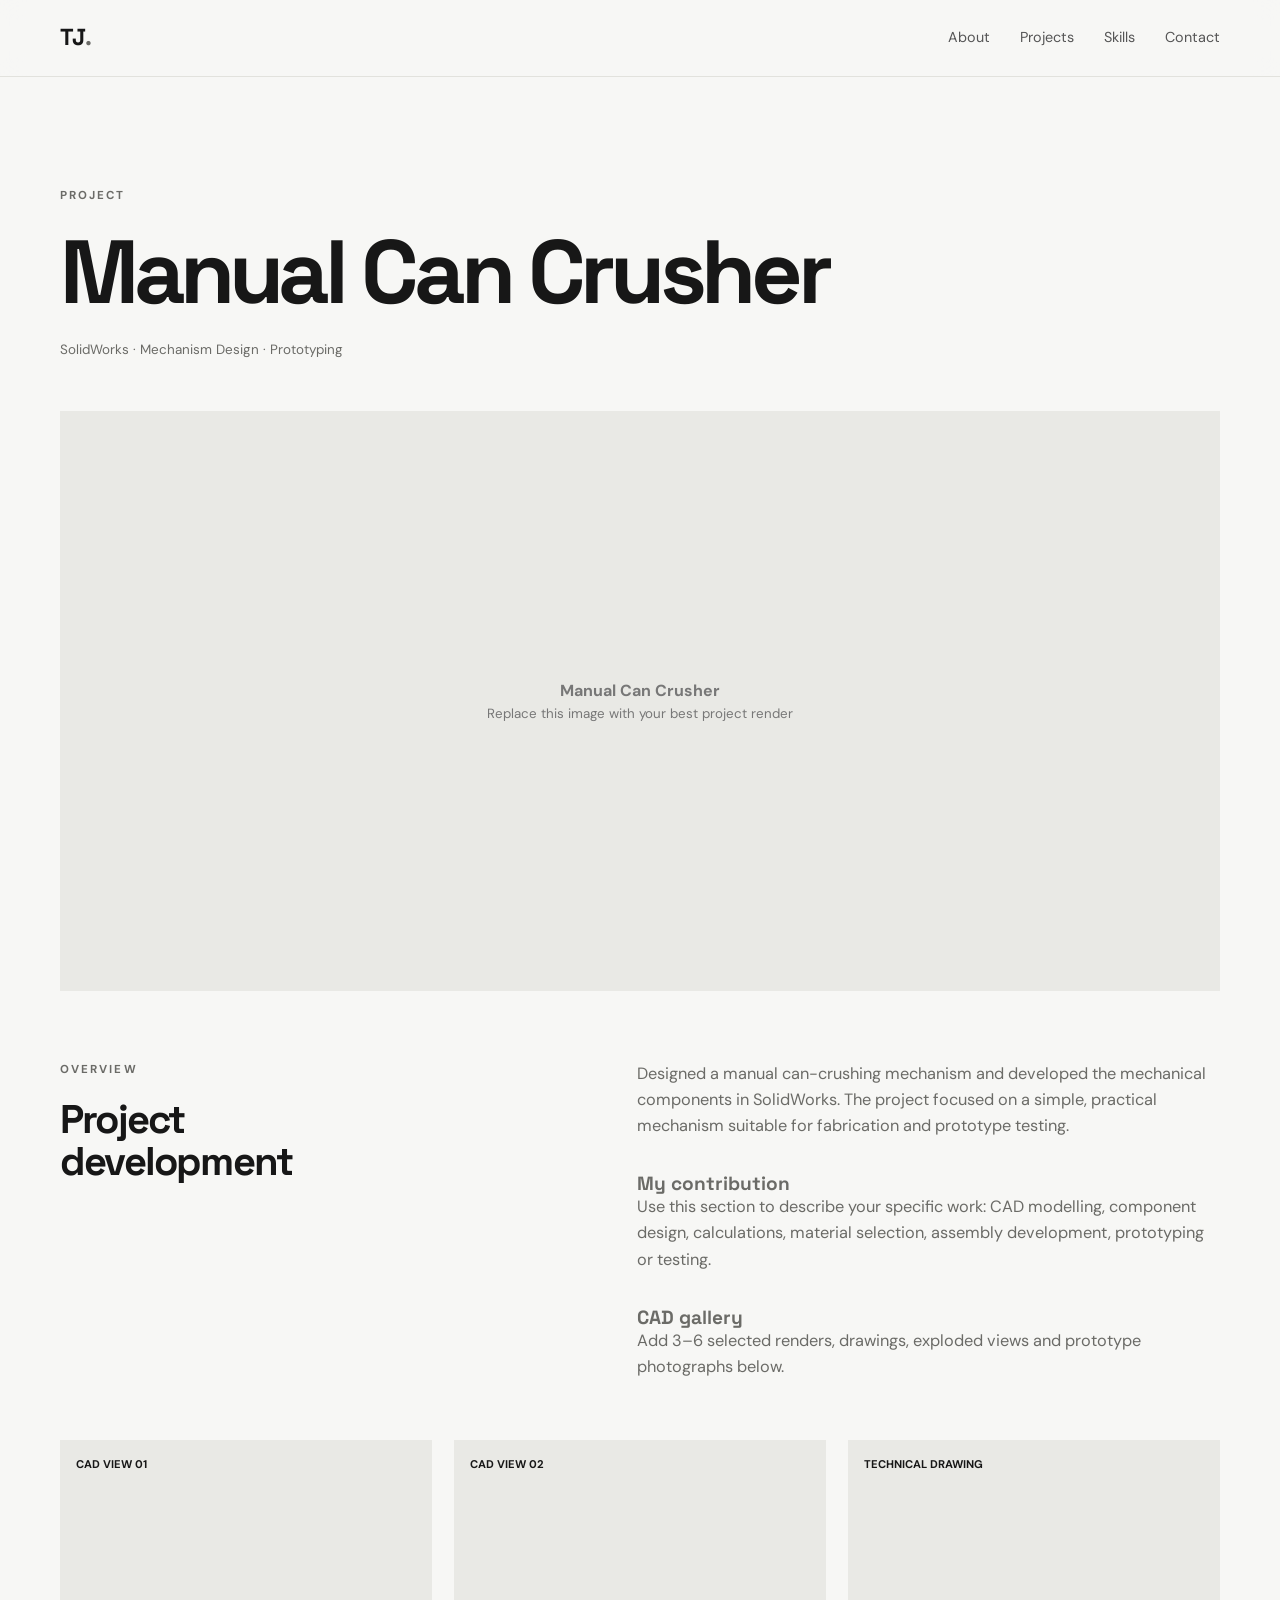
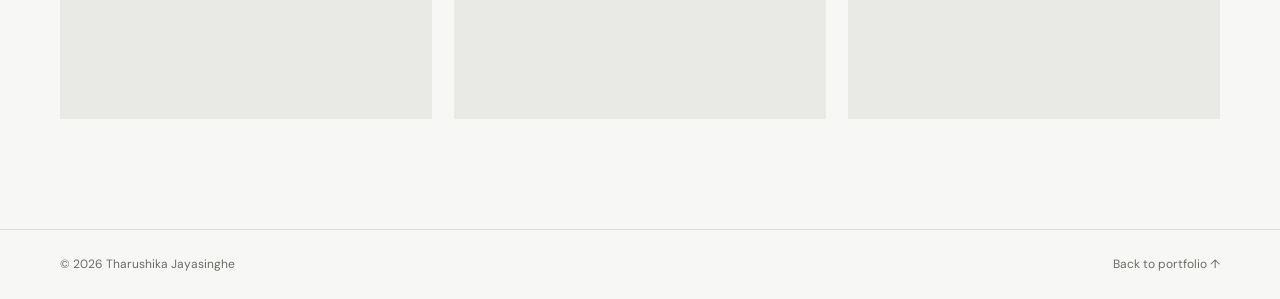
==== projects/can-crusher.html @ ecef81b2 "Add files via upload" ====
<!DOCTYPE html>
<html lang="en"><head><meta charset="UTF-8"><meta name="viewport" content="width=device-width, initial-scale=1.0">
<title>Manual Can Crusher | Tharushika Jayasinghe</title><link rel="stylesheet" href="../style.css"></head>
<body>
<header class="site-header"><nav class="nav container"><a class="logo" href="../index.html">TJ<span>.</span></a>
<div class="nav-links"><a href="../index.html#about">About</a><a href="../index.html#projects">Projects</a><a href="../index.html#skills">Skills</a><a href="../index.html#contact">Contact</a></div></nav></header>
<main>
<section class="section"><div class="container">
<p class="eyebrow">PROJECT</p><h1 style="font-size:clamp(3rem,7vw,6rem)">Manual Can Crusher</h1>
<p class="project-meta" style="margin-top:20px">SolidWorks · Mechanism Design · Prototyping</p>
<div class="project-image" style="margin-top:50px;aspect-ratio:16/8">
<img src="../assets/can-crusher.jpg" alt="Manual Can Crusher" onerror="this.style.display='none'; this.parentElement.classList.add('placeholder')">
<div class="project-placeholder"><strong>Manual Can Crusher</strong><small>Replace this image with your best project render</small></div></div>
<div class="two-column" style="margin-top:70px"><div><p class="eyebrow">OVERVIEW</p><h2 style="font-size:2.5rem">Project<br>development</h2></div>
<div class="section-copy"><p>Designed a manual can-crushing mechanism and developed the mechanical components in SolidWorks. The project focused on a simple, practical mechanism suitable for fabrication and prototype testing.</p>
<h3 style="margin-top:35px">My contribution</h3><p>Use this section to describe your specific work: CAD modelling, component design, calculations, material selection, assembly development, prototyping or testing.</p>
<h3 style="margin-top:35px">CAD gallery</h3><p>Add 3–6 selected renders, drawings, exploded views and prototype photographs below.</p></div></div>
<div class="project-grid" style="margin-top:60px">
<div class="card-image"><span>CAD VIEW 01</span></div><div class="card-image"><span>CAD VIEW 02</span></div><div class="card-image"><span>TECHNICAL DRAWING</span></div>
</div>
</div></section></main>
<footer><div class="container footer-inner"><span>© 2026 Tharushika Jayasinghe</span><a href="../index.html">Back to portfolio ↑</a></div></footer>
</body></html>
---- style.css ----
@import url('https://fonts.googleapis.com/css2?family=DM+Sans:wght@400;500;600;700&family=Space+Grotesk:wght@500;600;700&display=swap');

:root {
  --bg: #f7f7f5;
  --surface: #ffffff;
  --text: #171717;
  --muted: #6b6b67;
  --line: #deded8;
  --accent: #1d1d1b;
  --max: 1160px;
}

* { box-sizing: border-box; margin: 0; padding: 0; }
html { scroll-behavior: smooth; }
body {
  background: var(--bg);
  color: var(--text);
  font-family: "DM Sans", sans-serif;
  line-height: 1.6;
}
a { color: inherit; text-decoration: none; }
img { max-width: 100%; display: block; }

.container { width: min(var(--max), calc(100% - 48px)); margin: auto; }

.site-header {
  position: sticky; top: 0; z-index: 20;
  background: rgba(247,247,245,.9);
  backdrop-filter: blur(12px);
  border-bottom: 1px solid rgba(222,222,216,.8);
}
.nav { height: 76px; display: flex; align-items: center; justify-content: space-between; }
.logo { font-family: "Space Grotesk"; font-size: 1.45rem; font-weight: 700; }
.logo span { color: var(--muted); }
.nav-links { display: flex; gap: 30px; font-size: .9rem; }
.nav-links a { color: #555; transition: color .2s; }
.nav-links a:hover { color: #000; }
.menu-toggle { display: none; border: 0; background: none; font-size: 1.5rem; }

.hero { padding: 105px 0 100px; border-bottom: 1px solid var(--line); }
.hero-grid { display: grid; grid-template-columns: 1fr 1fr; gap: 70px; align-items: center; }
.eyebrow { font-size: .72rem; letter-spacing: .18em; font-weight: 700; color: var(--muted); margin-bottom: 20px; }
h1, h2, h3 { font-family: "Space Grotesk", sans-serif; line-height: 1.05; }
h1 { font-size: clamp(3.3rem, 7vw, 6.5rem); letter-spacing: -.06em; }
h1 span { color: #777; }
.hero-text { max-width: 560px; margin: 28px 0 34px; color: var(--muted); font-size: 1.08rem; }
.hero-actions { display: flex; gap: 12px; flex-wrap: wrap; }
.button { display: inline-flex; padding: 13px 21px; border: 1px solid var(--text); font-weight: 600; font-size: .88rem; transition: .2s; }
.button.primary { background: var(--text); color: white; }
.button.secondary:hover { background: var(--text); color: white; }

.visual-frame, .project-image { position: relative; background: #e9e9e5; overflow: hidden; }
.visual-frame { aspect-ratio: 4 / 3; }
.visual-frame img, .project-image img { width: 100%; height: 100%; object-fit: cover; }
.visual-placeholder, .project-placeholder {
  position: absolute; inset: 0; display: flex; flex-direction: column; align-items: center; justify-content: center; text-align: center;
  padding: 20px; color: #777;
}
.visual-placeholder span { font-size: .7rem; letter-spacing: .18em; margin-bottom: 10px; }
.visual-placeholder strong { font-family: "Space Grotesk"; font-size: 1.5rem; color: #333; }
.visual-placeholder small { margin-top: 8px; max-width: 260px; }

.section { padding: 110px 0; border-bottom: 1px solid var(--line); }
.two-column { display: grid; grid-template-columns: .9fr 1.1fr; gap: 100px; }
h2 { font-size: clamp(2.4rem, 5vw, 4.5rem); letter-spacing: -.045em; }
.section-copy { color: var(--muted); font-size: 1.02rem; max-width: 650px; }
.section-copy p + p { margin-top: 20px; }

.section-heading { display: flex; align-items: end; justify-content: space-between; margin-bottom: 55px; gap: 30px; }
.section-heading > p { color: var(--muted); max-width: 260px; }

.featured-project { display: grid; grid-template-columns: 1.15fr .85fr; background: var(--surface); }
.project-image { min-height: 460px; }
.project-image > span { position: absolute; top: 20px; left: 20px; font-size: .75rem; font-weight: 700; }
.project-info { padding: 52px; display: flex; flex-direction: column; justify-content: center; }
.project-number { font-size: .7rem; letter-spacing: .15em; color: var(--muted); font-weight: 700; margin-bottom: 15px; }
.project-info h3 { font-size: 2.4rem; margin-bottom: 12px; }
.project-meta { color: var(--muted); font-size: .84rem; margin-bottom: 22px; }
.project-info > p:not(.project-number):not(.project-meta) { color: var(--muted); }
.tags { display: flex; flex-wrap: wrap; gap: 7px; margin: 25px 0; }
.tags span { border: 1px solid var(--line); padding: 6px 9px; font-size: .72rem; }
.text-link { display: inline-block; font-weight: 700; font-size: .85rem; margin-top: 10px; }
.text-link span { margin-left: 8px; }

.project-grid { display: grid; grid-template-columns: repeat(3, 1fr); gap: 22px; margin-top: 22px; }
.project-card { background: var(--surface); }
.card-image { aspect-ratio: 4 / 3; background: #e9e9e5; position: relative; overflow: hidden; }
.card-image img { width: 100%; height: 100%; object-fit: cover; }
.card-image > span { position: absolute; top: 16px; left: 16px; font-size: .7rem; font-weight: 700; }
.card-body { padding: 28px; }
.card-body h3 { font-size: 1.35rem; margin-bottom: 12px; }
.card-body p:not(.project-meta) { color: var(--muted); font-size: .9rem; }

.skills-section h2 { margin-bottom: 55px; }
.skills-grid { display: grid; grid-template-columns: repeat(4, 1fr); border-top: 1px solid var(--line); }
.skills-grid > div { padding: 30px 25px 10px 0; border-right: 1px solid var(--line); }
.skills-grid > div:not(:first-child) { padding-left: 25px; }
.skills-grid > div:last-child { border-right: 0; }
.skills-grid h3 { font-size: 1.1rem; margin-bottom: 16px; }
.skills-grid p { color: var(--muted); font-size: .88rem; }

.contact-grid { display: grid; grid-template-columns: 1fr 1fr; gap: 100px; }
.contact-grid > div:first-child p:last-child { color: var(--muted); margin-top: 22px; }
.contact-links { display: flex; flex-direction: column; justify-content: end; align-items: flex-start; gap: 18px; }
.contact-links a { border-bottom: 1px solid var(--line); padding-bottom: 6px; font-weight: 600; }
.contact-links a:hover { border-color: var(--text); }

footer { padding: 25px 0; font-size: .75rem; color: var(--muted); }
.footer-inner { display: flex; justify-content: space-between; gap: 20px; }

@media (max-width: 850px) {
  .nav-links { display: none; position: absolute; top: 76px; left: 0; right: 0; background: var(--bg); padding: 20px 24px; border-bottom: 1px solid var(--line); flex-direction: column; gap: 15px; }
  .nav-links.open { display: flex; }
  .menu-toggle { display: block; }
  .hero-grid, .two-column, .featured-project, .contact-grid { grid-template-columns: 1fr; }
  .hero-grid { gap: 45px; }
  .two-column, .contact-grid { gap: 45px; }
  .project-grid { grid-template-columns: 1fr 1fr; }
  .skills-grid { grid-template-columns: 1fr 1fr; }
  .skills-grid > div { border-bottom: 1px solid var(--line); }
  .skills-grid > div:nth-child(3) { padding-left: 0; border-right: 1px solid var(--line); }
  .skills-grid > div:nth-child(2) { border-right: 0; }
  .project-image { min-height: 330px; }
}

@media (max-width: 560px) {
  .container { width: min(var(--max), calc(100% - 32px)); }
  .hero { padding: 70px 0; }
  .section { padding: 75px 0; }
  .section-heading { align-items: start; flex-direction: column; }
  .project-grid, .skills-grid { grid-template-columns: 1fr; }
  .skills-grid > div, .skills-grid > div:not(:first-child) { padding-left: 0; padding-right: 0; border-right: 0; }
  .project-info { padding: 30px; }
  .footer-inner { flex-direction: column; }
}
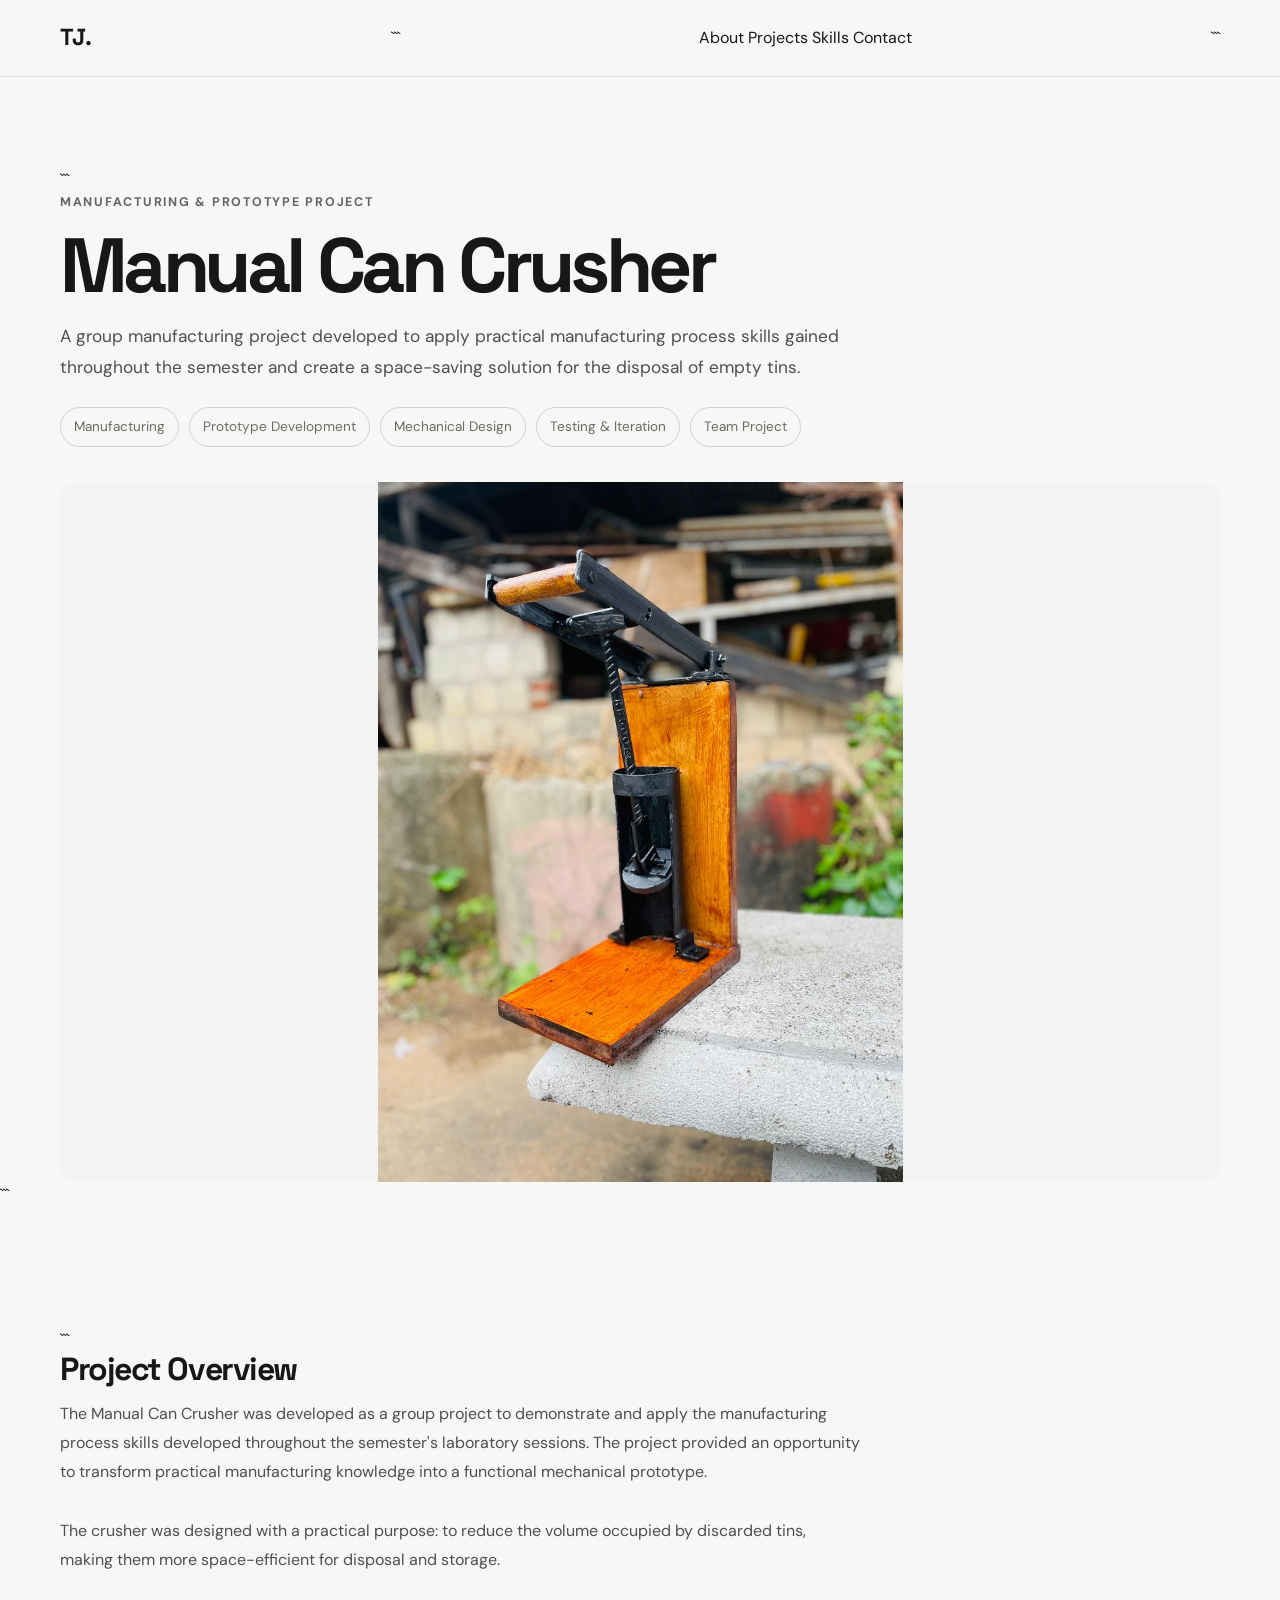
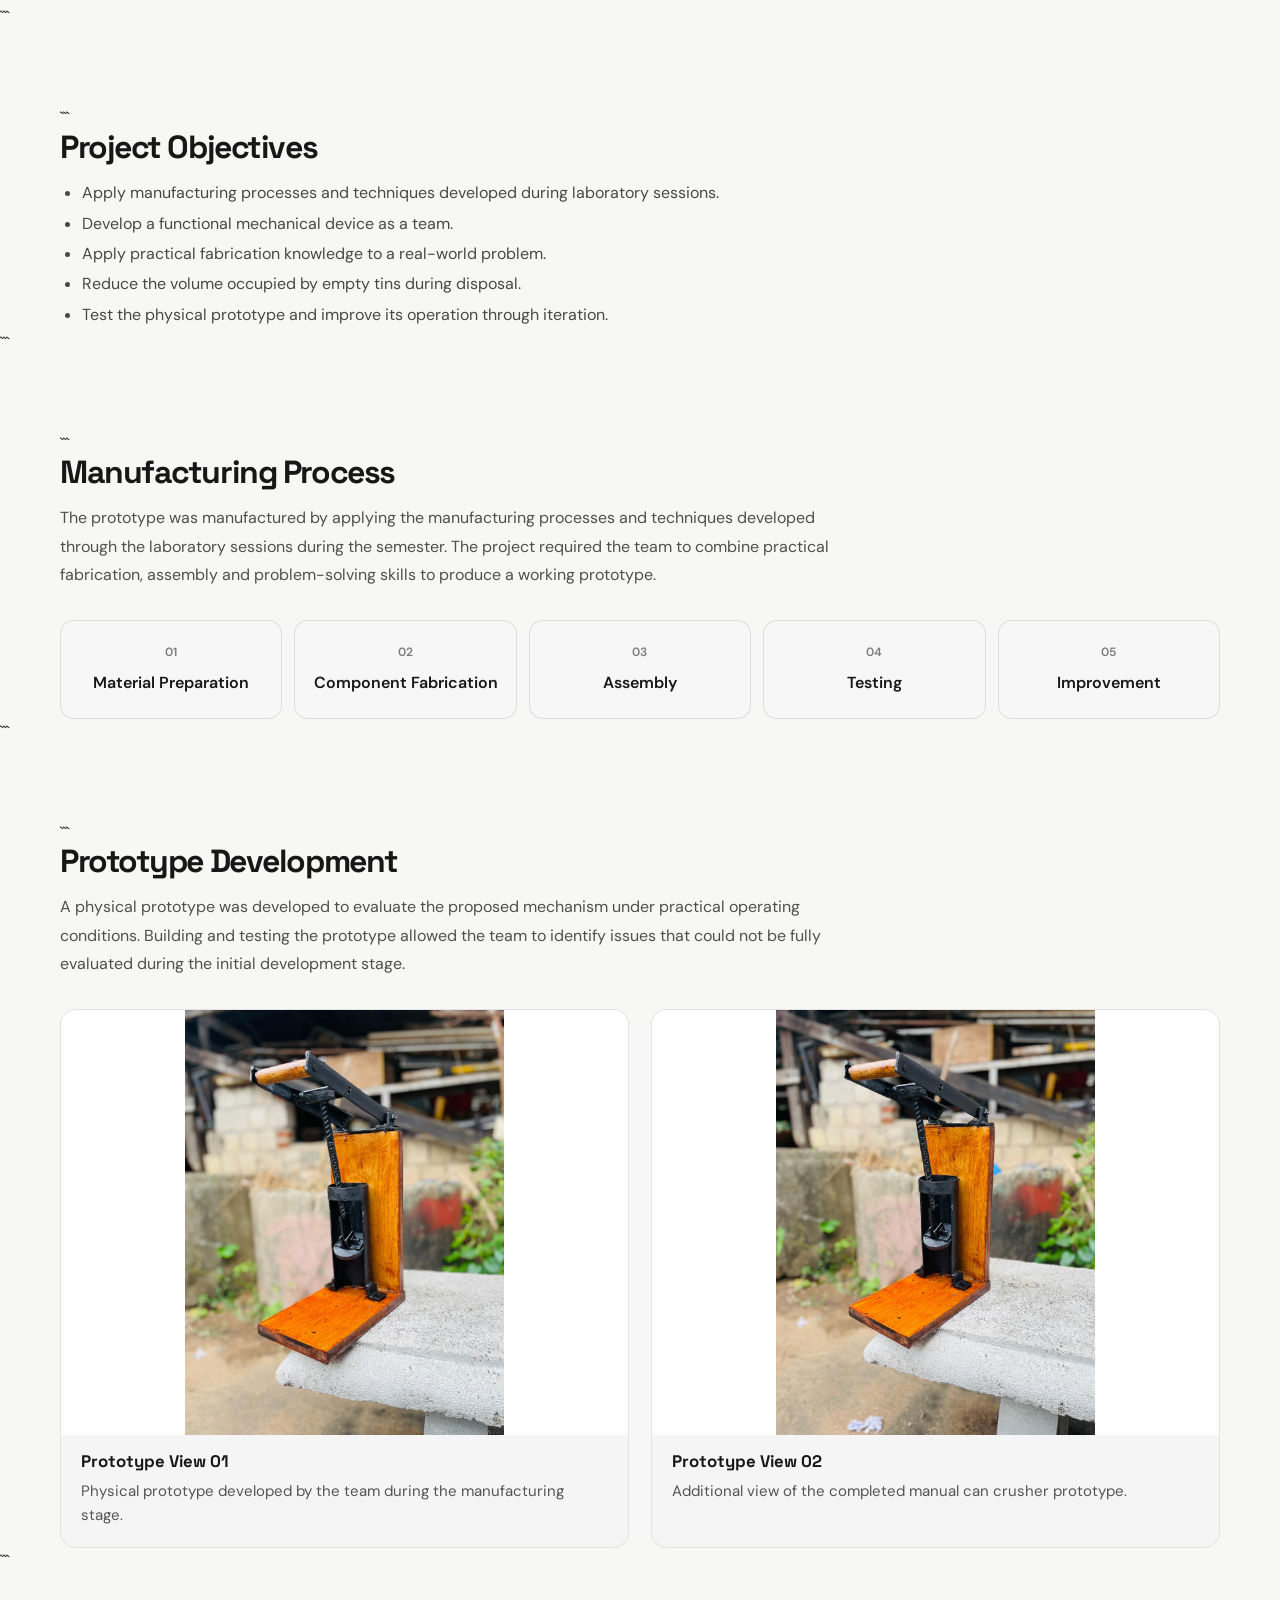
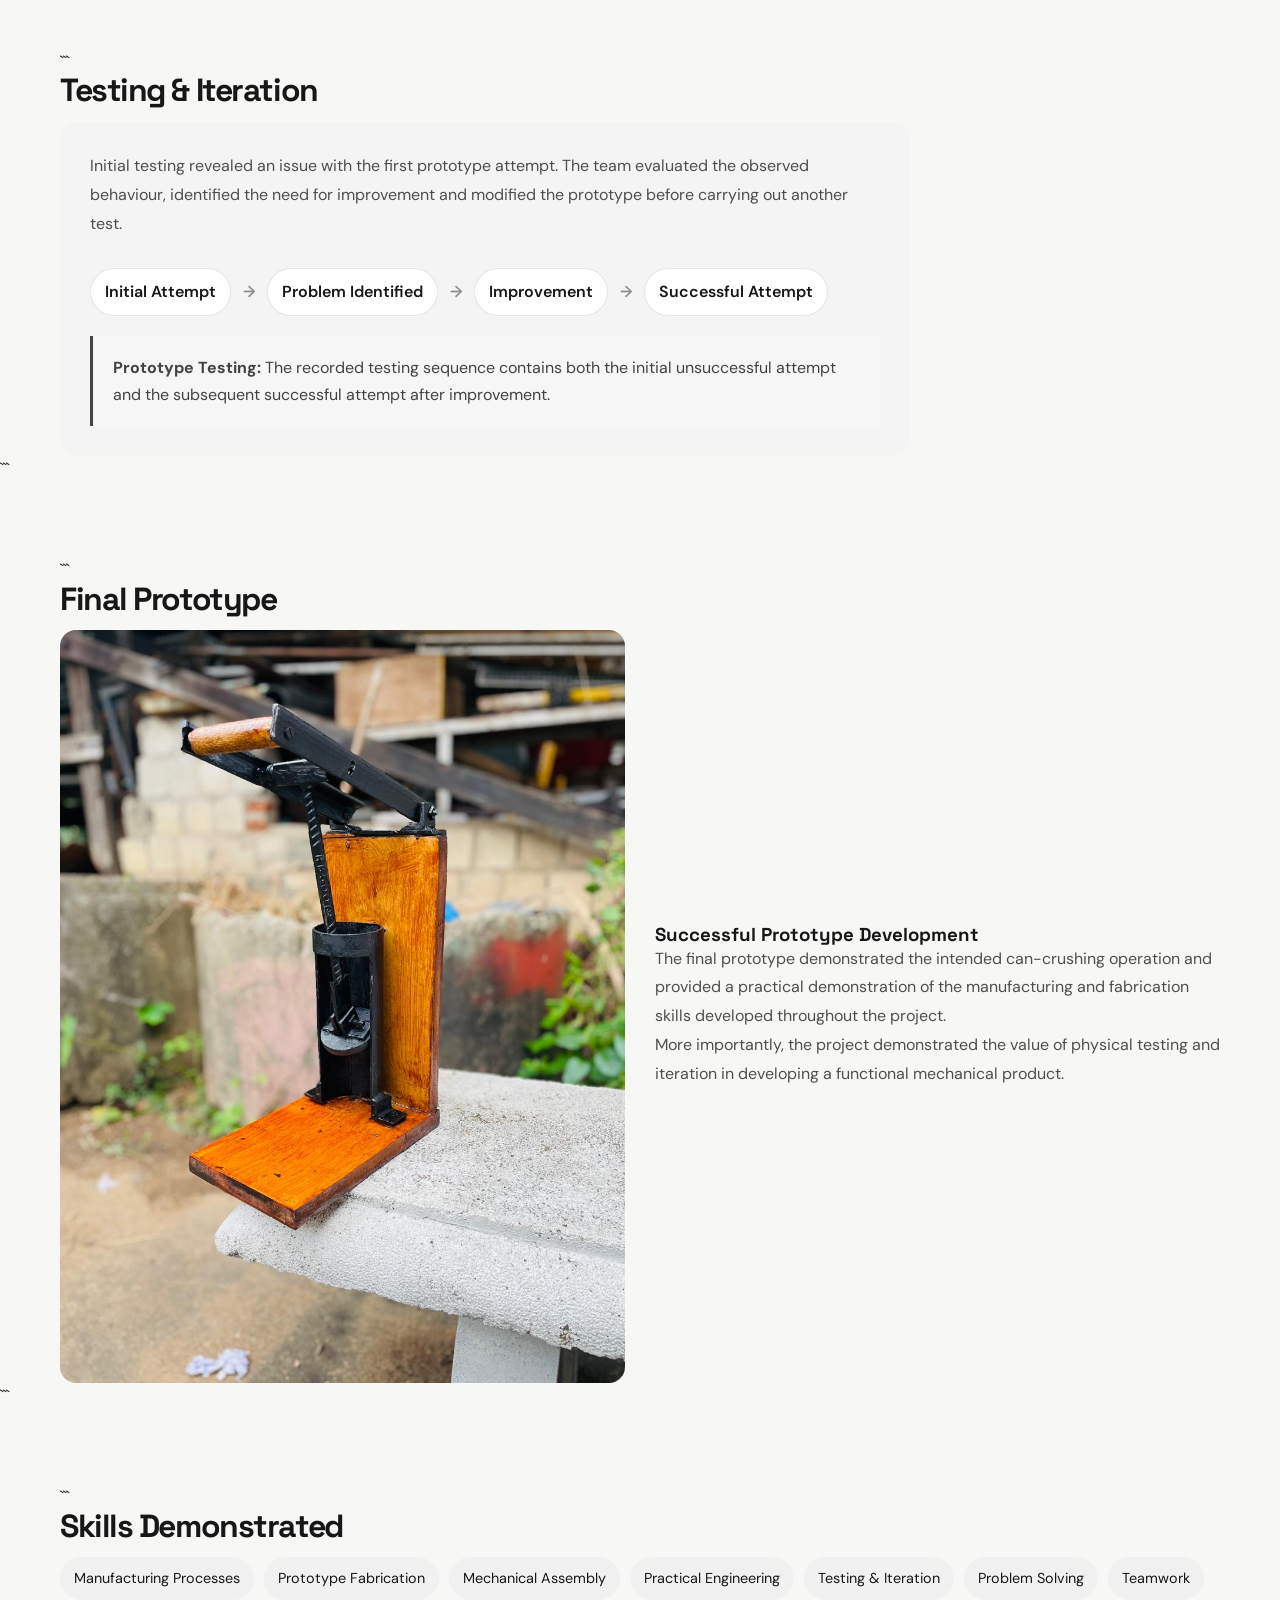
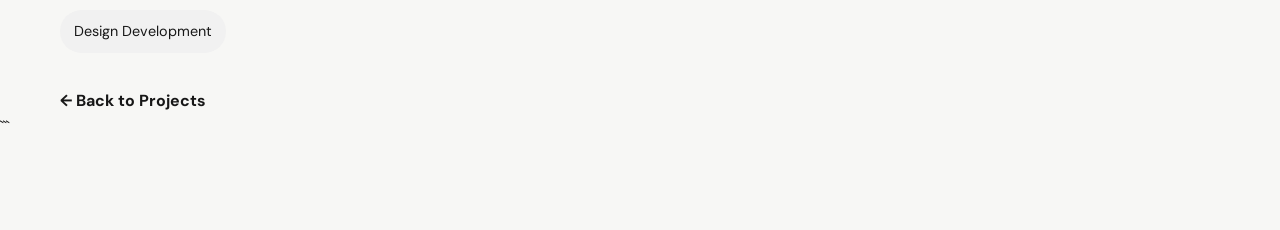
==== commit 251a6c6d: "Update can-crusher.html" ====
--- a/projects/can-crusher.html
+++ b/projects/can-crusher.html
@@ -1,23 +1,555 @@
 <!DOCTYPE html>
-<html lang="en"><head><meta charset="UTF-8"><meta name="viewport" content="width=device-width, initial-scale=1.0">
-<title>Manual Can Crusher | Tharushika Jayasinghe</title><link rel="stylesheet" href="../style.css"></head>
+
+<html lang="en">
+<head>
+  <meta charset="UTF-8">
+  <meta name="viewport" content="width=device-width, initial-scale=1.0">
+  <title>Manual Can Crusher | Tharushika Jayasinghe</title>
+  <link rel="stylesheet" href="../style.css">
+
+  <style>
+    .project-page { padding-bottom: 80px; }
+
+    .project-hero {
+      padding: 90px 0 55px;
+    }
+
+    .project-kicker {
+      text-transform: uppercase;
+      letter-spacing: .14em;
+      font-size: .78rem;
+      font-weight: 700;
+      opacity: .65;
+    }
+
+    .project-title {
+      font-size: clamp(2.5rem, 6vw, 5rem);
+      line-height: 1;
+      margin: 14px 0 18px;
+    }
+
+    .project-subtitle {
+      max-width: 780px;
+      font-size: 1.08rem;
+      line-height: 1.75;
+      opacity: .75;
+    }
+
+    .project-meta {
+      display: flex;
+      flex-wrap: wrap;
+      gap: 10px;
+      margin: 25px 0 35px;
+    }
+
+    .project-meta span {
+      border: 1px solid rgba(0,0,0,.15);
+      padding: 8px 13px;
+      border-radius: 999px;
+      font-size: .85rem;
+    }
+
+    .hero-image {
+      margin-top: 35px;
+      border-radius: 18px;
+      overflow: hidden;
+      background: #f3f3f3;
+    }
+
+    .hero-image img {
+      width: 100%;
+      display: block;
+      max-height: 700px;
+      object-fit: contain;
+    }
+
+    .project-section {
+      padding: 65px 0 10px;
+    }
+
+    .project-section h2 {
+      font-size: 2rem;
+      margin-bottom: 14px;
+    }
+
+    .section-intro {
+      max-width: 800px;
+      line-height: 1.8;
+      opacity: .75;
+      margin-bottom: 30px;
+    }
+
+    .objective-list {
+      max-width: 800px;
+      padding-left: 22px;
+      line-height: 1.9;
+      opacity: .78;
+    }
+
+    .process-flow {
+      display: grid;
+      grid-template-columns: repeat(5, 1fr);
+      gap: 12px;
+      margin-top: 30px;
+    }
+
+    .process-step {
+      padding: 22px 15px;
+      border: 1px solid rgba(0,0,0,.1);
+      border-radius: 14px;
+      text-align: center;
+      background: #f7f7f7;
+      font-weight: 600;
+    }
+
+    .process-step span {
+      display: block;
+      font-size: .75rem;
+      opacity: .55;
+      margin-bottom: 8px;
+    }
+
+    .prototype-grid {
+      display: grid;
+      grid-template-columns: repeat(2, 1fr);
+      gap: 22px;
+    }
+
+    .prototype-card {
+      border-radius: 16px;
+      overflow: hidden;
+      background: #f5f5f5;
+      border: 1px solid rgba(0,0,0,.08);
+    }
+
+    .prototype-card img {
+      width: 100%;
+      display: block;
+      aspect-ratio: 4/3;
+      object-fit: contain;
+      background: #fff;
+    }
+
+    .card-text {
+      padding: 18px 20px 20px;
+    }
+
+    .card-text h3 {
+      margin: 0 0 8px;
+      font-size: 1.05rem;
+    }
+
+    .card-text p {
+      margin: 0;
+      line-height: 1.6;
+      opacity: .72;
+      font-size: .94rem;
+    }
+
+    .testing-box {
+      padding: 30px;
+      border-radius: 18px;
+      background: #f4f4f4;
+      max-width: 850px;
+    }
+
+    .testing-flow {
+      display: flex;
+      flex-wrap: wrap;
+      align-items: center;
+      gap: 12px;
+      margin-top: 25px;
+      font-weight: 600;
+    }
+
+    .testing-flow span {
+      padding: 10px 14px;
+      border-radius: 999px;
+      background: #fff;
+      border: 1px solid rgba(0,0,0,.1);
+    }
+
+    .arrow {
+      opacity: .45;
+    }
+
+    .video-note {
+      margin-top: 20px;
+      padding: 18px 20px;
+      border-left: 3px solid currentColor;
+      background: #f7f7f7;
+      line-height: 1.7;
+      opacity: .8;
+    }
+
+    .result-box {
+      display: grid;
+      grid-template-columns: 1fr 1fr;
+      gap: 30px;
+      align-items: center;
+    }
+
+    .result-box img {
+      width: 100%;
+      border-radius: 16px;
+      background: #f5f5f5;
+    }
+
+    .result-box p {
+      line-height: 1.8;
+      opacity: .75;
+    }
+
+    .skills-list {
+      display: flex;
+      flex-wrap: wrap;
+      gap: 10px;
+    }
+
+    .skills-list span {
+      padding: 10px 14px;
+      border-radius: 999px;
+      background: #f1f1f1;
+      font-size: .9rem;
+    }
+
+    .back-link {
+      display: inline-block;
+      margin-top: 35px;
+      text-decoration: none;
+      font-weight: 700;
+    }
+
+    @media (max-width: 800px) {
+      .process-flow {
+        grid-template-columns: 1fr;
+      }
+
+      .prototype-grid,
+      .result-box {
+        grid-template-columns: 1fr;
+      }
+
+      .project-hero {
+        padding-top: 55px;
+      }
+    }
+  </style>
+
+</head>
+
 <body>
-<header class="site-header"><nav class="nav container"><a class="logo" href="../index.html">TJ<span>.</span></a>
-<div class="nav-links"><a href="../index.html#about">About</a><a href="../index.html#projects">Projects</a><a href="../index.html#skills">Skills</a><a href="../index.html#contact">Contact</a></div></nav></header>
-<main>
-<section class="section"><div class="container">
-<p class="eyebrow">PROJECT</p><h1 style="font-size:clamp(3rem,7vw,6rem)">Manual Can Crusher</h1>
-<p class="project-meta" style="margin-top:20px">SolidWorks · Mechanism Design · Prototyping</p>
-<div class="project-image" style="margin-top:50px;aspect-ratio:16/8">
-<img src="../assets/can-crusher.jpg" alt="Manual Can Crusher" onerror="this.style.display='none'; this.parentElement.classList.add('placeholder')">
-<div class="project-placeholder"><strong>Manual Can Crusher</strong><small>Replace this image with your best project render</small></div></div>
-<div class="two-column" style="margin-top:70px"><div><p class="eyebrow">OVERVIEW</p><h2 style="font-size:2.5rem">Project<br>development</h2></div>
-<div class="section-copy"><p>Designed a manual can-crushing mechanism and developed the mechanical components in SolidWorks. The project focused on a simple, practical mechanism suitable for fabrication and prototype testing.</p>
-<h3 style="margin-top:35px">My contribution</h3><p>Use this section to describe your specific work: CAD modelling, component design, calculations, material selection, assembly development, prototyping or testing.</p>
-<h3 style="margin-top:35px">CAD gallery</h3><p>Add 3–6 selected renders, drawings, exploded views and prototype photographs below.</p></div></div>
-<div class="project-grid" style="margin-top:60px">
-<div class="card-image"><span>CAD VIEW 01</span></div><div class="card-image"><span>CAD VIEW 02</span></div><div class="card-image"><span>TECHNICAL DRAWING</span></div>
-</div>
-</div></section></main>
-<footer><div class="container footer-inner"><span>© 2026 Tharushika Jayasinghe</span><a href="../index.html">Back to portfolio ↑</a></div></footer>
-</body></html>+
+<header class="site-header">
+  <div class="container nav">
+    <a class="logo" href="../index.html">TJ.</a>
+
+```
+<nav>
+  <a href="../index.html#about">About</a>
+  <a href="../index.html#projects">Projects</a>
+  <a href="../index.html#skills">Skills</a>
+  <a href="../index.html#contact">Contact</a>
+</nav>
+```
+
+  </div>
+</header>
+
+<main class="project-page">
+
+  <!-- HERO -->
+
+  <section class="project-hero">
+    <div class="container">
+
+```
+  <div class="project-kicker">Manufacturing & Prototype Project</div>
+
+  <h1 class="project-title">Manual Can Crusher</h1>
+
+  <p class="project-subtitle">
+    A group manufacturing project developed to apply practical manufacturing
+    process skills gained throughout the semester and create a space-saving
+    solution for the disposal of empty tins.
+  </p>
+
+  <div class="project-meta">
+    <span>Manufacturing</span>
+    <span>Prototype Development</span>
+    <span>Mechanical Design</span>
+    <span>Testing & Iteration</span>
+    <span>Team Project</span>
+  </div>
+
+  <div class="hero-image">
+    <img src="../assets/projects/can-crusher/prototype-01.jpeg"
+         alt="Manual can crusher prototype">
+  </div>
+
+</div>
+```
+
+  </section>
+
+  <!-- OVERVIEW -->
+
+  <section class="project-section">
+    <div class="container">
+
+```
+  <h2>Project Overview</h2>
+
+  <p class="section-intro">
+    The Manual Can Crusher was developed as a group project to demonstrate
+    and apply the manufacturing process skills developed throughout the
+    semester's laboratory sessions. The project provided an opportunity to
+    transform practical manufacturing knowledge into a functional mechanical
+    prototype.
+  </p>
+
+  <p class="section-intro">
+    The crusher was designed with a practical purpose: to reduce the volume
+    occupied by discarded tins, making them more space-efficient for disposal
+    and storage.
+  </p>
+
+</div>
+```
+
+  </section>
+
+  <!-- OBJECTIVES -->
+
+  <section class="project-section">
+    <div class="container">
+
+```
+  <h2>Project Objectives</h2>
+
+  <ul class="objective-list">
+    <li>Apply manufacturing processes and techniques developed during laboratory sessions.</li>
+    <li>Develop a functional mechanical device as a team.</li>
+    <li>Apply practical fabrication knowledge to a real-world problem.</li>
+    <li>Reduce the volume occupied by empty tins during disposal.</li>
+    <li>Test the physical prototype and improve its operation through iteration.</li>
+  </ul>
+
+</div>
+```
+
+  </section>
+
+  <!-- MANUFACTURING -->
+
+  <section class="project-section">
+    <div class="container">
+
+```
+  <h2>Manufacturing Process</h2>
+
+  <p class="section-intro">
+    The prototype was manufactured by applying the manufacturing processes
+    and techniques developed through the laboratory sessions during the
+    semester. The project required the team to combine practical fabrication,
+    assembly and problem-solving skills to produce a working prototype.
+  </p>
+
+  <div class="process-flow">
+
+    <div class="process-step">
+      <span>01</span>
+      Material Preparation
+    </div>
+
+    <div class="process-step">
+      <span>02</span>
+      Component Fabrication
+    </div>
+
+    <div class="process-step">
+      <span>03</span>
+      Assembly
+    </div>
+
+    <div class="process-step">
+      <span>04</span>
+      Testing
+    </div>
+
+    <div class="process-step">
+      <span>05</span>
+      Improvement
+    </div>
+
+  </div>
+
+</div>
+```
+
+  </section>
+
+  <!-- PROTOTYPE -->
+
+  <section class="project-section">
+    <div class="container">
+
+```
+  <h2>Prototype Development</h2>
+
+  <p class="section-intro">
+    A physical prototype was developed to evaluate the proposed mechanism
+    under practical operating conditions. Building and testing the prototype
+    allowed the team to identify issues that could not be fully evaluated
+    during the initial development stage.
+  </p>
+
+  <div class="prototype-grid">
+
+    <article class="prototype-card">
+      <img src="../assets/projects/can-crusher/prototype-01.jpeg"
+           alt="Manual can crusher prototype view 1">
+
+      <div class="card-text">
+        <h3>Prototype View 01</h3>
+        <p>
+          Physical prototype developed by the team during the manufacturing
+          stage.
+        </p>
+      </div>
+    </article>
+
+
+    <article class="prototype-card">
+      <img src="../assets/projects/can-crusher/prototype-02.jpeg"
+           alt="Manual can crusher prototype view 2">
+
+      <div class="card-text">
+        <h3>Prototype View 02</h3>
+        <p>
+          Additional view of the completed manual can crusher prototype.
+        </p>
+      </div>
+    </article>
+
+  </div>
+
+</div>
+```
+
+  </section>
+
+  <!-- TESTING -->
+
+  <section class="project-section">
+    <div class="container">
+
+```
+  <h2>Testing & Iteration</h2>
+
+  <div class="testing-box">
+
+    <p class="section-intro">
+      Initial testing revealed an issue with the first prototype attempt.
+      The team evaluated the observed behaviour, identified the need for
+      improvement and modified the prototype before carrying out another
+      test.
+    </p>
+
+    <div class="testing-flow">
+
+      <span>Initial Attempt</span>
+      <div class="arrow">→</div>
+
+      <span>Problem Identified</span>
+      <div class="arrow">→</div>
+
+      <span>Improvement</span>
+      <div class="arrow">→</div>
+
+      <span>Successful Attempt</span>
+
+    </div>
+
+    <div class="video-note">
+      <strong>Prototype Testing:</strong>
+      The recorded testing sequence contains both the initial unsuccessful
+      attempt and the subsequent successful attempt after improvement.
+    </div>
+
+  </div>
+
+</div>
+```
+
+  </section>
+
+  <!-- FINAL RESULT -->
+
+  <section class="project-section">
+    <div class="container">
+
+```
+  <h2>Final Prototype</h2>
+
+  <div class="result-box">
+
+    <img src="../assets/projects/can-crusher/prototype-02.jpeg"
+         alt="Final manual can crusher prototype">
+
+    <div>
+
+      <h3>Successful Prototype Development</h3>
+
+      <p>
+        The final prototype demonstrated the intended can-crushing operation
+        and provided a practical demonstration of the manufacturing and
+        fabrication skills developed throughout the project.
+      </p>
+
+      <p>
+        More importantly, the project demonstrated the value of physical
+        testing and iteration in developing a functional mechanical product.
+      </p>
+
+    </div>
+
+  </div>
+
+</div>
+```
+
+  </section>
+
+  <!-- SKILLS -->
+
+  <section class="project-section">
+    <div class="container">
+
+```
+  <h2>Skills Demonstrated</h2>
+
+  <div class="skills-list">
+    <span>Manufacturing Processes</span>
+    <span>Prototype Fabrication</span>
+    <span>Mechanical Assembly</span>
+    <span>Practical Engineering</span>
+    <span>Testing & Iteration</span>
+    <span>Problem Solving</span>
+    <span>Teamwork</span>
+    <span>Design Development</span>
+  </div>
+
+  <a class="back-link" href="../index.html#projects">
+    ← Back to Projects
+  </a>
+
+</div>
+```
+
+  </section>
+
+</main>
+
+</body>
+</html>
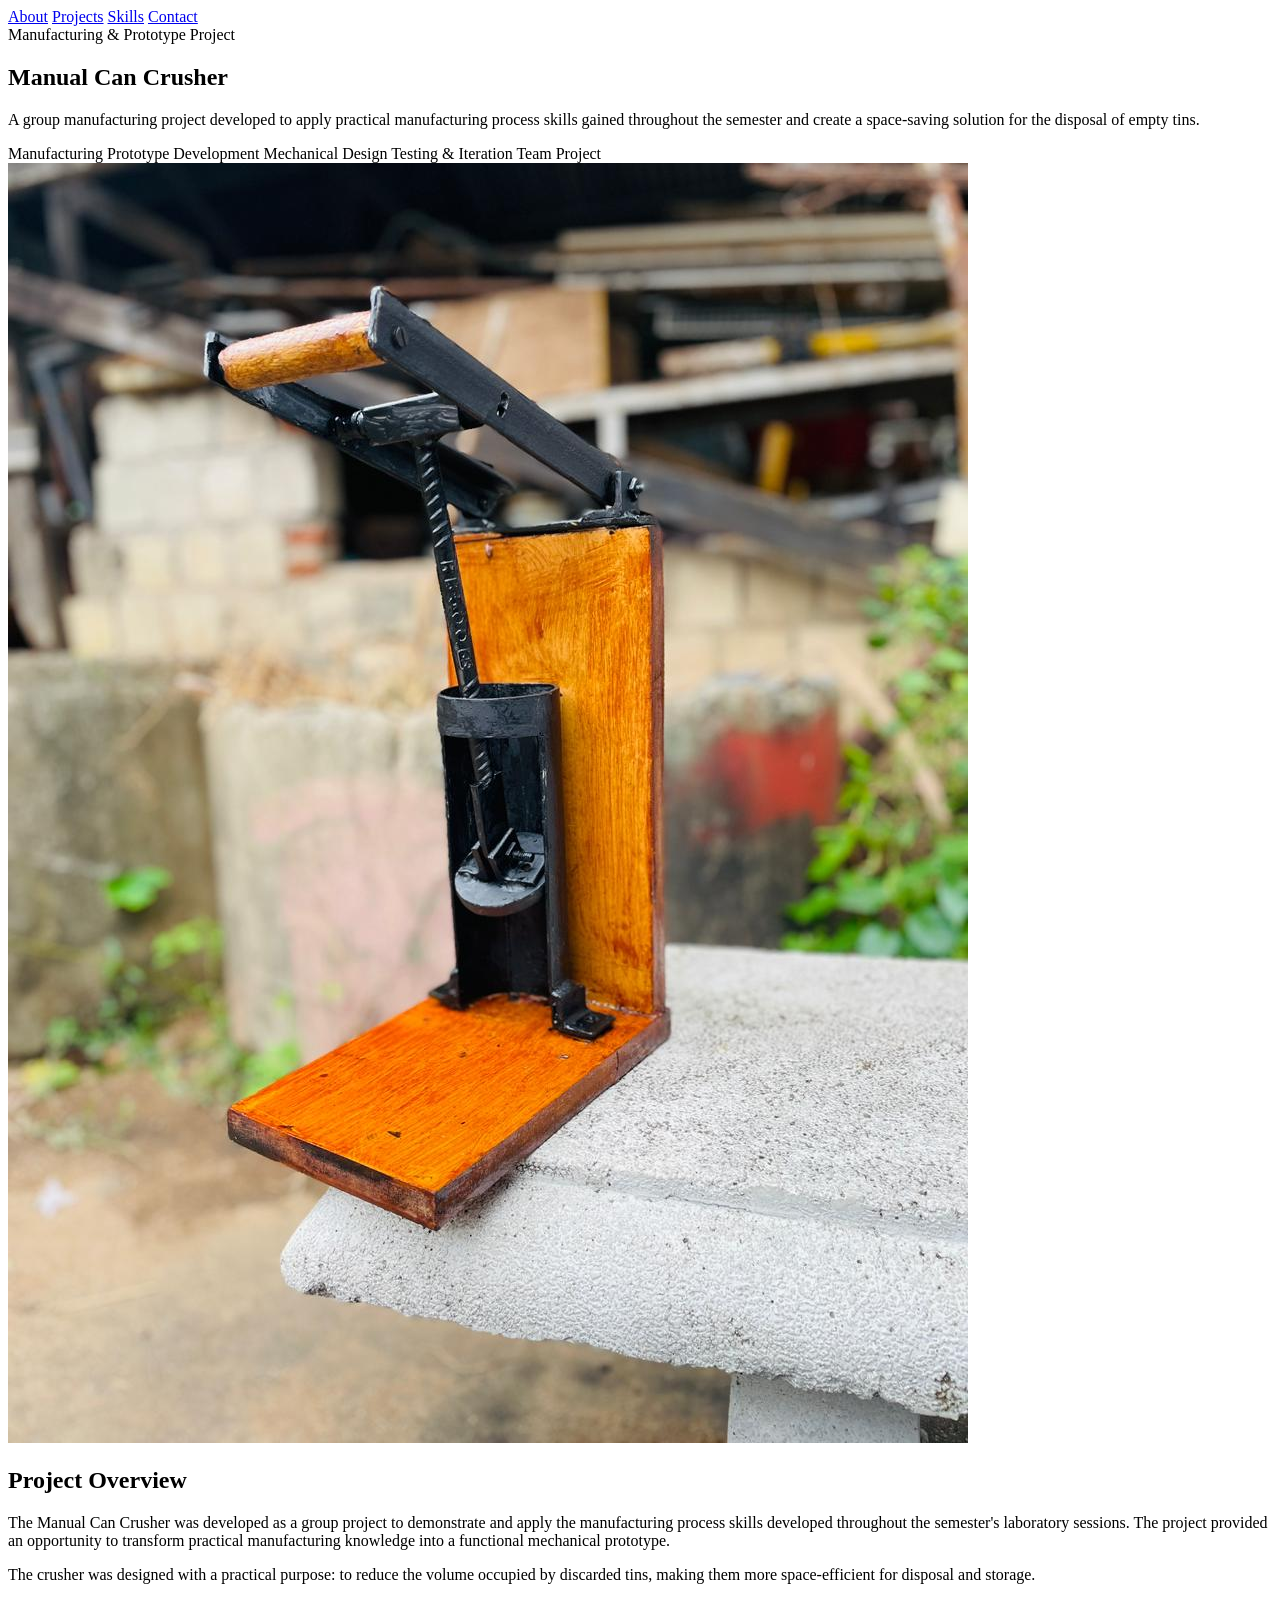
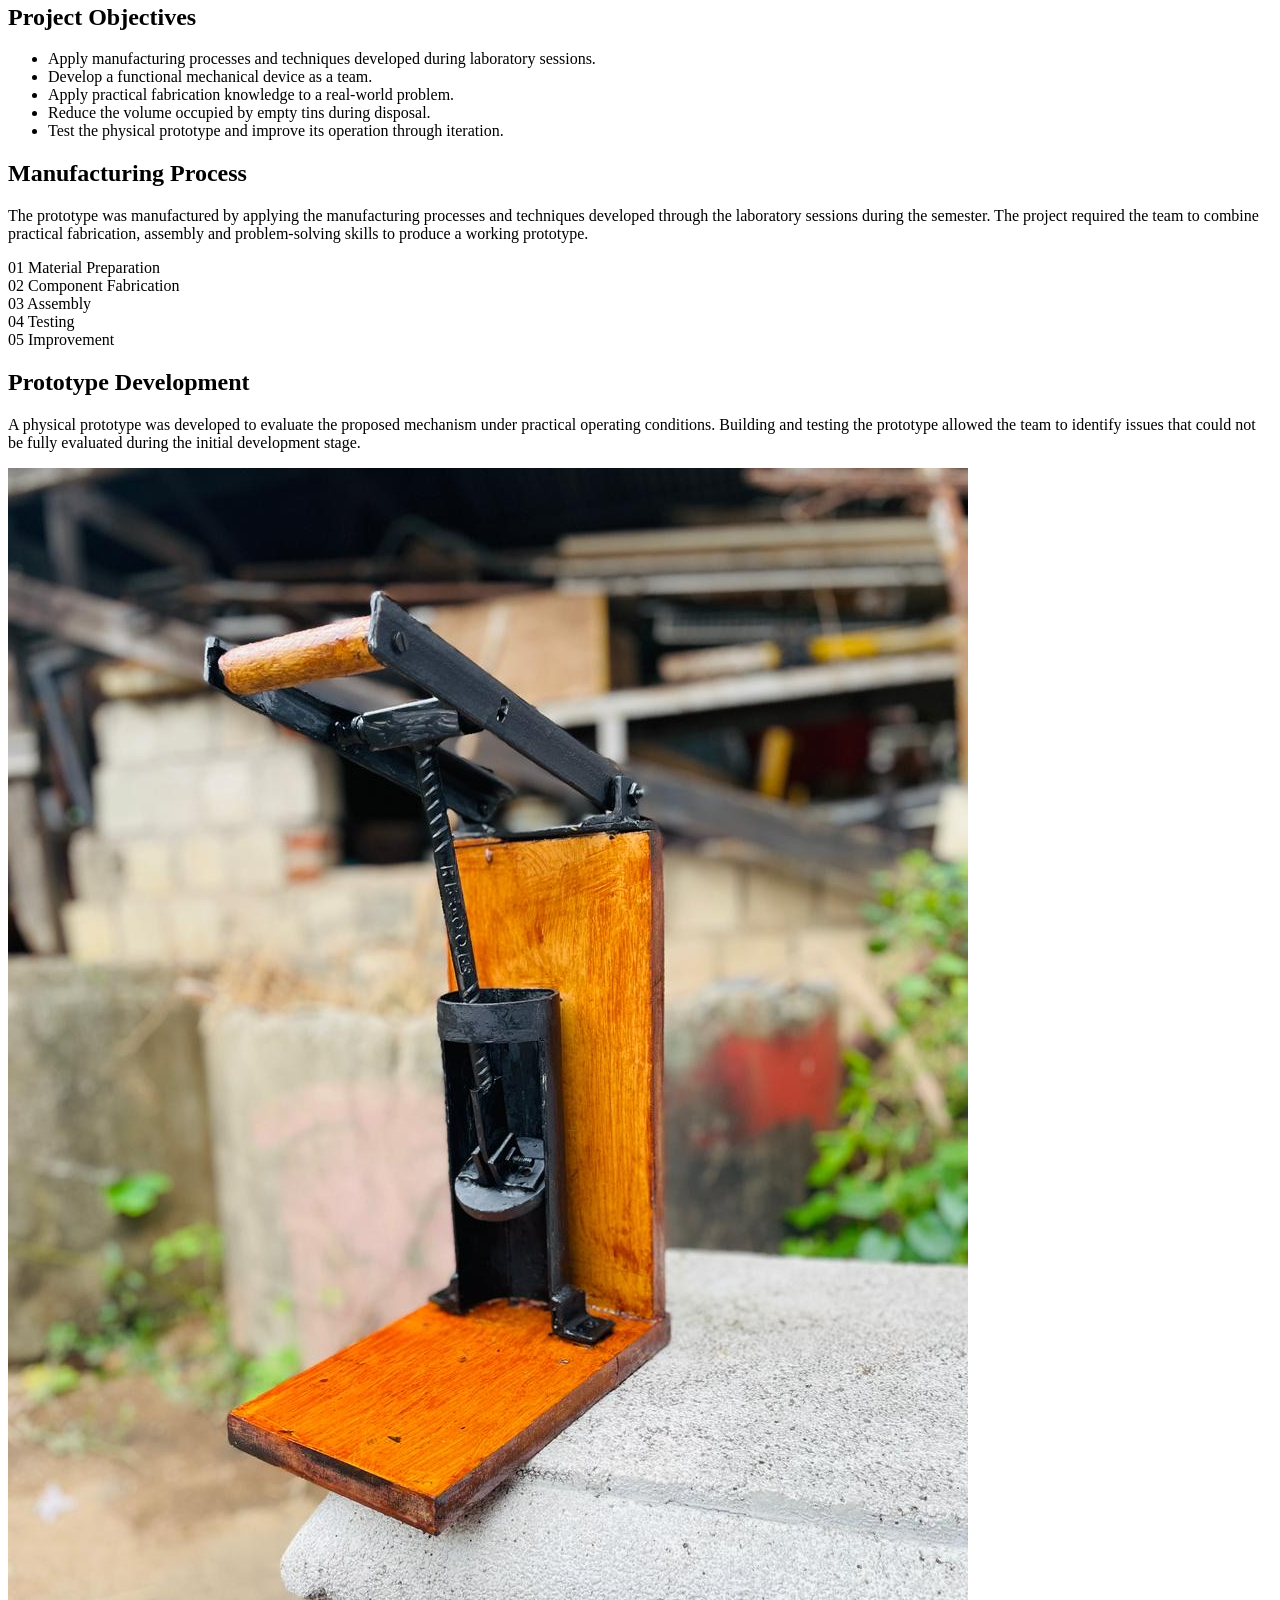
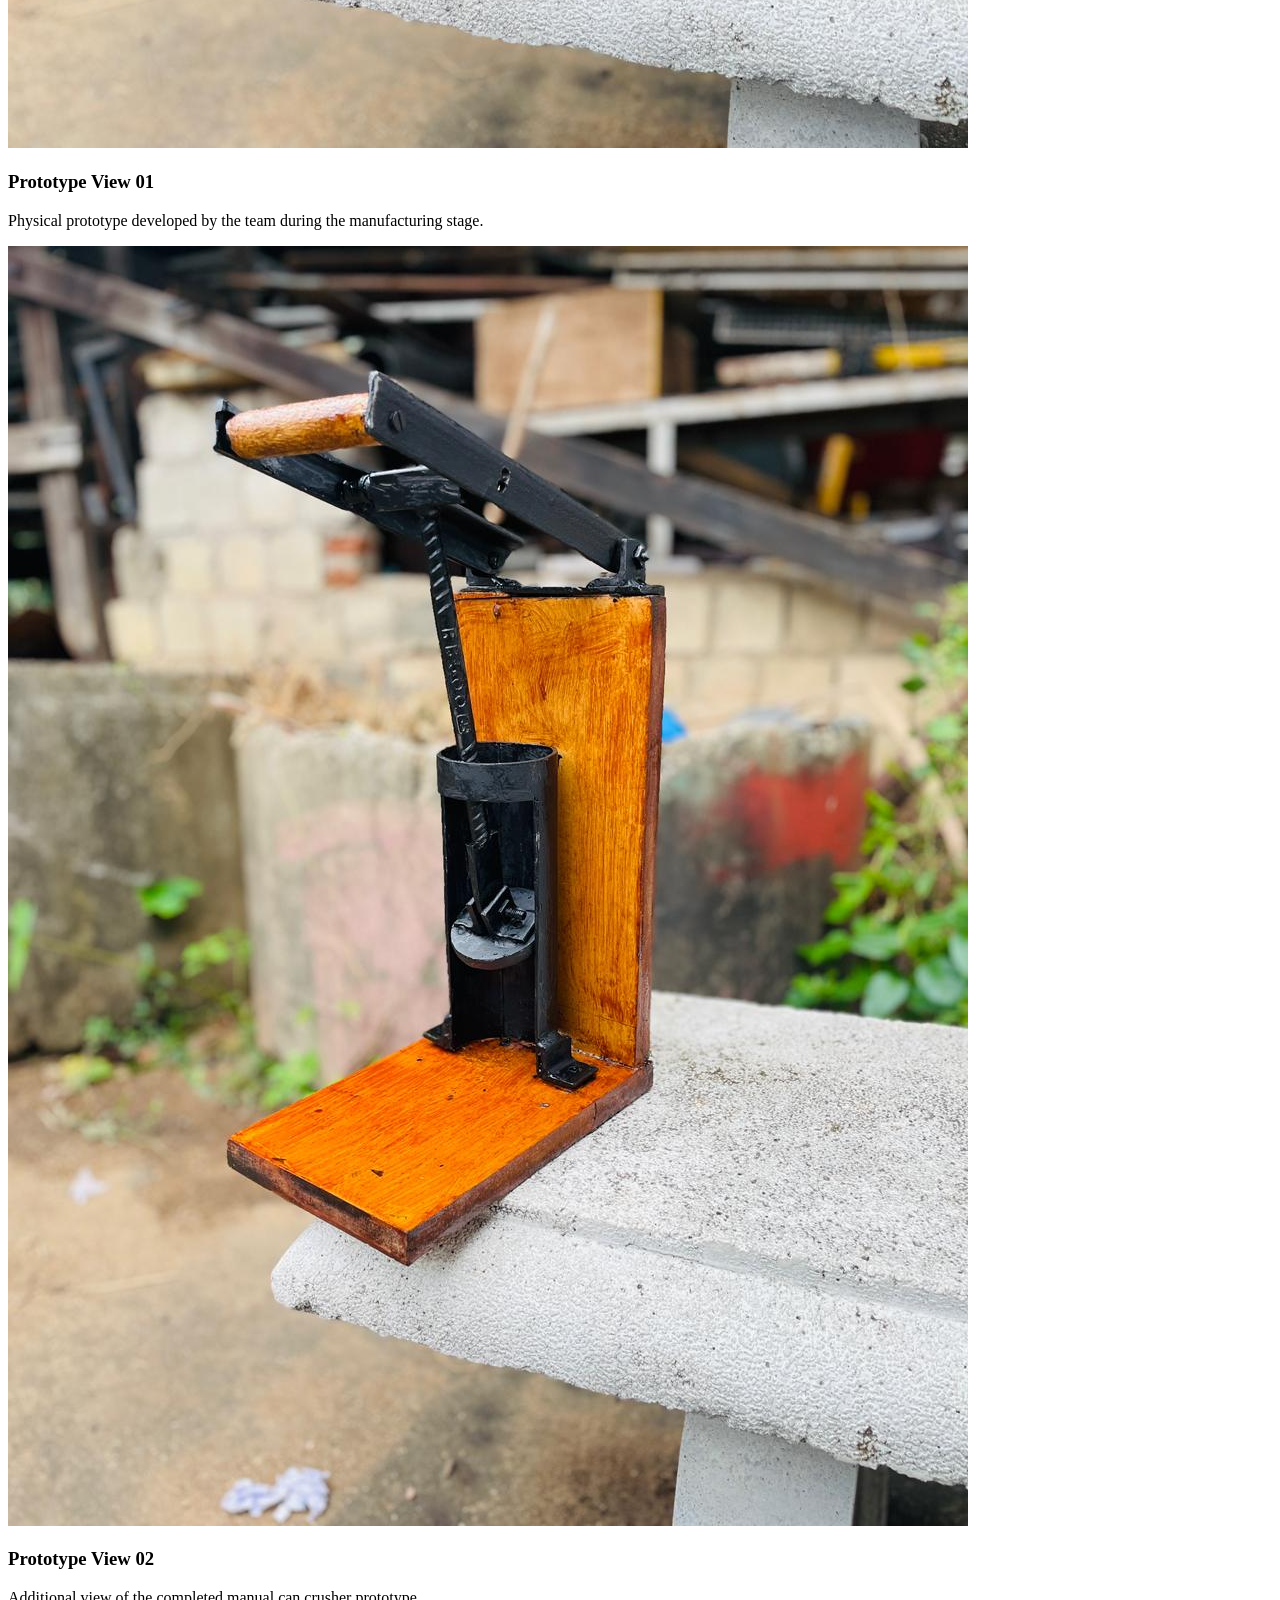
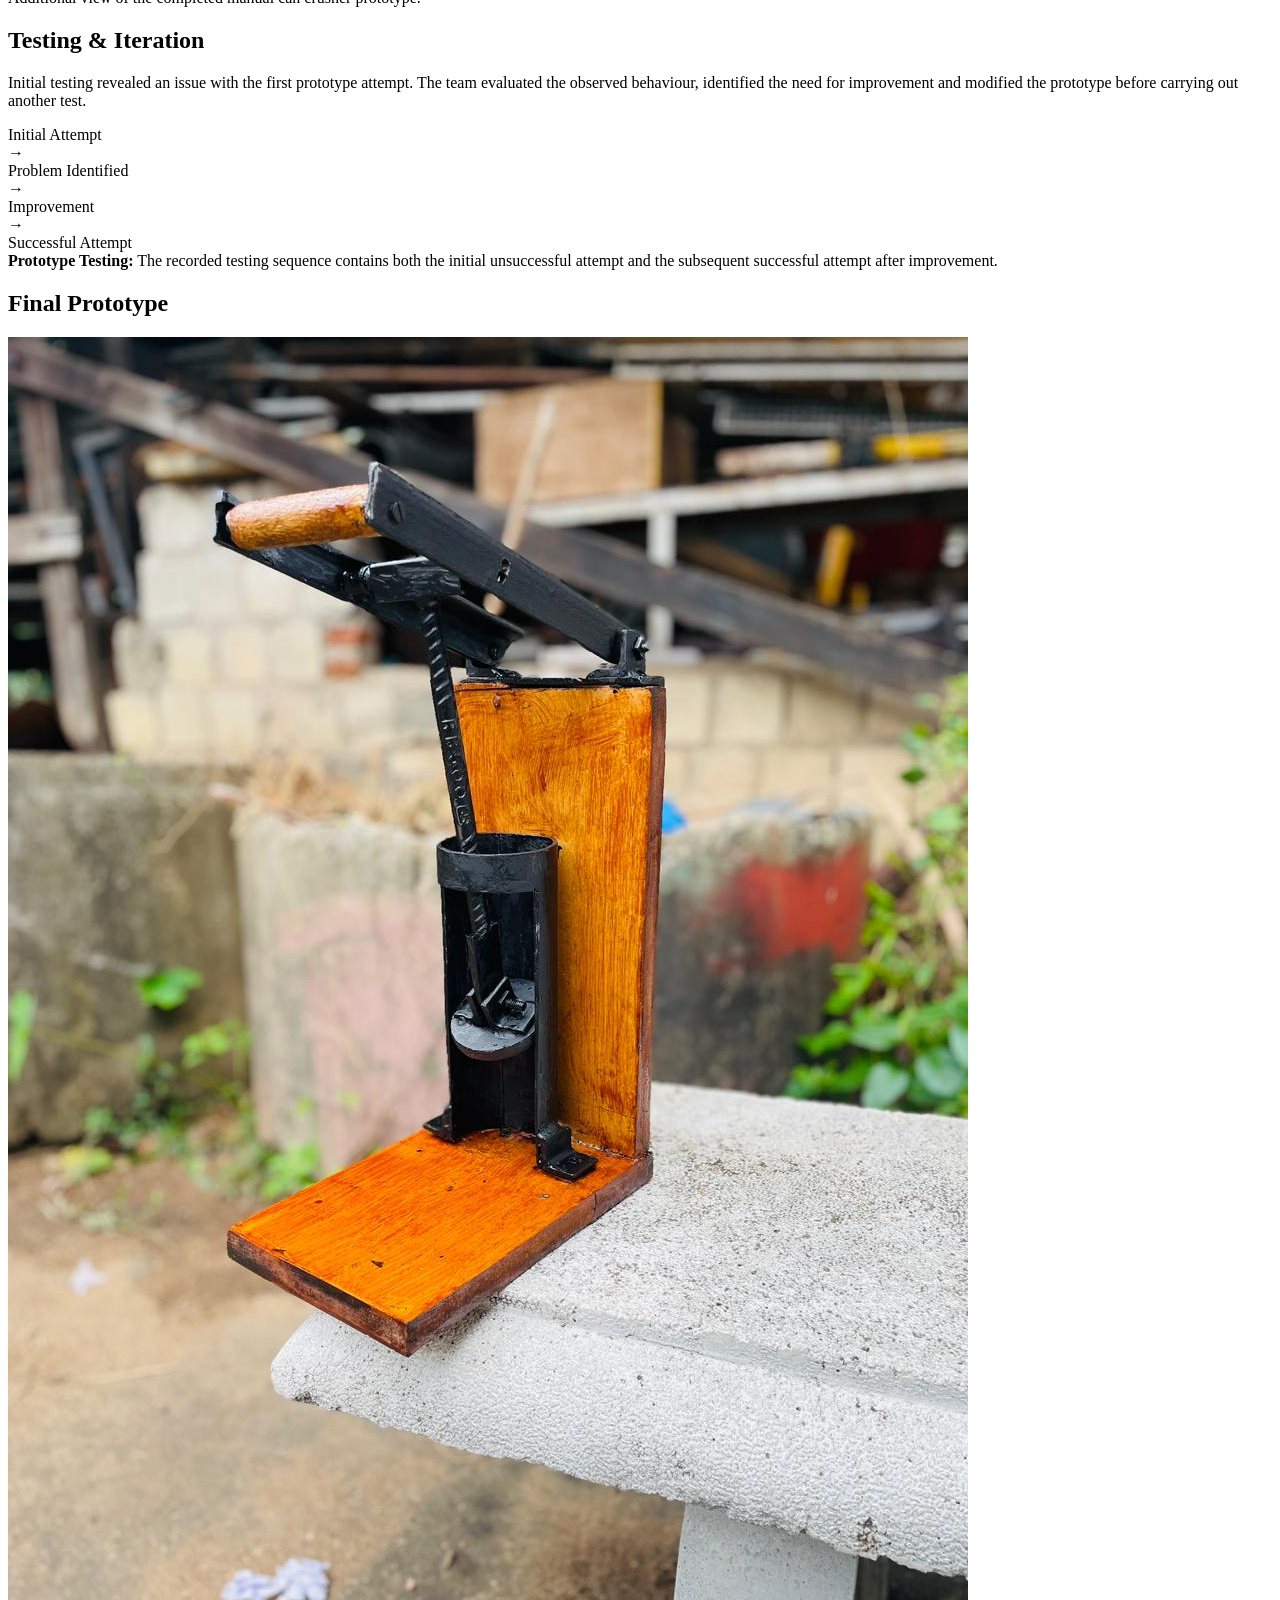
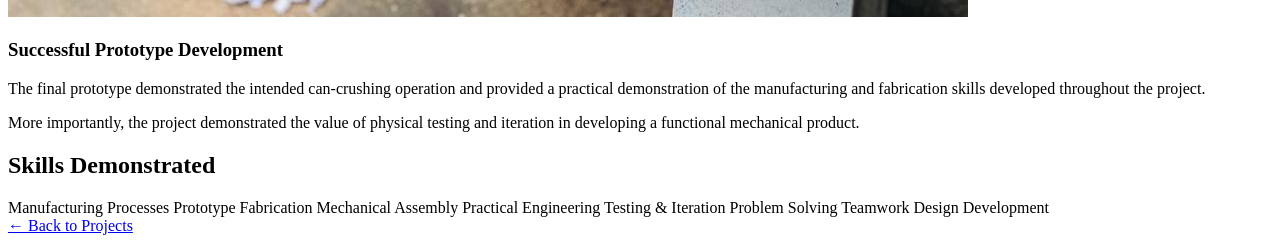
==== commit 0c3ca820: "Update can-crusher.html" ====
--- a/projects/can-crusher.html
+++ b/projects/can-crusher.html
@@ -1,555 +1,230 @@
 <!DOCTYPE html>
-
 <html lang="en">
 <head>
   <meta charset="UTF-8">
   <meta name="viewport" content="width=device-width, initial-scale=1.0">
-  <title>Manual Can Crusher | Tharushika Jayasinghe</title>
-  <link rel="stylesheet" href="../style.css">
-
-  <style>
-    .project-page { padding-bottom: 80px; }
-
-    .project-hero {
-      padding: 90px 0 55px;
-    }
-
-    .project-kicker {
-      text-transform: uppercase;
-      letter-spacing: .14em;
-      font-size: .78rem;
-      font-weight: 700;
-      opacity: .65;
-    }
-
-    .project-title {
-      font-size: clamp(2.5rem, 6vw, 5rem);
-      line-height: 1;
-      margin: 14px 0 18px;
-    }
-
-    .project-subtitle {
-      max-width: 780px;
-      font-size: 1.08rem;
-      line-height: 1.75;
-      opacity: .75;
-    }
-
-    .project-meta {
-      display: flex;
-      flex-wrap: wrap;
-      gap: 10px;
-      margin: 25px 0 35px;
-    }
-
-    .project-meta span {
-      border: 1px solid rgba(0,0,0,.15);
-      padding: 8px 13px;
-      border-radius: 999px;
-      font-size: .85rem;
-    }
-
-    .hero-image {
-      margin-top: 35px;
-      border-radius: 18px;
-      overflow: hidden;
-      background: #f3f3f3;
-    }
-
-    .hero-image img {
-      width: 100%;
-      display: block;
-      max-height: 700px;
-      object-fit: contain;
-    }
-
-    .project-section {
-      padding: 65px 0 10px;
-    }
-
-    .project-section h2 {
-      font-size: 2rem;
-      margin-bottom: 14px;
-    }
-
-    .section-intro {
-      max-width: 800px;
-      line-height: 1.8;
-      opacity: .75;
-      margin-bottom: 30px;
-    }
-
-    .objective-list {
-      max-width: 800px;
-      padding-left: 22px;
-      line-height: 1.9;
-      opacity: .78;
-    }
-
-    .process-flow {
-      display: grid;
-      grid-template-columns: repeat(5, 1fr);
-      gap: 12px;
-      margin-top: 30px;
-    }
-
-    .process-step {
-      padding: 22px 15px;
-      border: 1px solid rgba(0,0,0,.1);
-      border-radius: 14px;
-      text-align: center;
-      background: #f7f7f7;
-      font-weight: 600;
-    }
-
-    .process-step span {
-      display: block;
-      font-size: .75rem;
-      opacity: .55;
-      margin-bottom: 8px;
-    }
-
-    .prototype-grid {
-      display: grid;
-      grid-template-columns: repeat(2, 1fr);
-      gap: 22px;
-    }
-
-    .prototype-card {
-      border-radius: 16px;
-      overflow: hidden;
-      background: #f5f5f5;
-      border: 1px solid rgba(0,0,0,.08);
-    }
-
-    .prototype-card img {
-      width: 100%;
-      display: block;
-      aspect-ratio: 4/3;
-      object-fit: contain;
-      background: #fff;
-    }
-
-    .card-text {
-      padding: 18px 20px 20px;
-    }
-
-    .card-text h3 {
-      margin: 0 0 8px;
-      font-size: 1.05rem;
-    }
-
-    .card-text p {
-      margin: 0;
-      line-height: 1.6;
-      opacity: .72;
-      font-size: .94rem;
-    }
-
-    .testing-box {
-      padding: 30px;
-      border-radius: 18px;
-      background: #f4f4f4;
-      max-width: 850px;
-    }
-
-    .testing-flow {
-      display: flex;
-      flex-wrap: wrap;
-      align-items: center;
-      gap: 12px;
-      margin-top: 25px;
-      font-weight: 600;
-    }
-
-    .testing-flow span {
-      padding: 10px 14px;
-      border-radius: 999px;
-      background: #fff;
-      border: 1px solid rgba(0,0,0,.1);
-    }
-
-    .arrow {
-      opacity: .45;
-    }
-
-    .video-note {
-      margin-top: 20px;
-      padding: 18px 20px;
-      border-left: 3px solid currentColor;
-      background: #f7f7f7;
-      line-height: 1.7;
-      opacity: .8;
-    }
-
-    .result-box {
-      display: grid;
-      grid-template-columns: 1fr 1fr;
-      gap: 30px;
-      align-items: center;
-    }
-
-    .result-box img {
-      width: 100%;
-      border-radius: 16px;
-      background: #f5f5f5;
-    }
-
-    .result-box p {
-      line-height: 1.8;
-      opacity: .75;
-    }
-
-    .skills-list {
-      display: flex;
-      flex-wrap: wrap;
-      gap: 10px;
-    }
-
-    .skills-list span {
-      padding: 10px 14px;
-      border-radius: 999px;
-      background: #f1f1f1;
-      font-size: .9rem;
-    }
-
-    .back-link {
-      display: inline-block;
-      margin-top: 35px;
-      text-decoration: none;
-      font-weight: 700;
-    }
-
-    @media (max-width: 800px) {
-      .process-flow {
-        grid-template-columns: 1fr;
-      }
-
-      .prototype-grid,
-      .result-box {
-        grid-template-columns: 1fr;
-      }
-
-      .project-hero {
-        padding-top: 55px;
-      }
-    }
-  </style>
-
+  <title>Manual Can Crusher - Manufacturing & Prototype Project</title>
 </head>
-
 <body>
 
-<header class="site-header">
-  <div class="container nav">
-    <a class="logo" href="../index.html">TJ.</a>
-
-```
-<nav>
-  <a href="../index.html#about">About</a>
-  <a href="../index.html#projects">Projects</a>
-  <a href="../index.html#skills">Skills</a>
-  <a href="../index.html#contact">Contact</a>
-</nav>
-```
-
-  </div>
-</header>
-
-<main class="project-page">
-
-  <!-- HERO -->
-
-  <section class="project-hero">
-    <div class="container">
-
-```
-  <div class="project-kicker">Manufacturing & Prototype Project</div>
-
-  <h1 class="project-title">Manual Can Crusher</h1>
-
-  <p class="project-subtitle">
-    A group manufacturing project developed to apply practical manufacturing
-    process skills gained throughout the semester and create a space-saving
-    solution for the disposal of empty tins.
-  </p>
-
-  <div class="project-meta">
-    <span>Manufacturing</span>
-    <span>Prototype Development</span>
-    <span>Mechanical Design</span>
-    <span>Testing & Iteration</span>
-    <span>Team Project</span>
-  </div>
-
-  <div class="hero-image">
-    <img src="../assets/projects/can-crusher/prototype-01.jpeg"
-         alt="Manual can crusher prototype">
-  </div>
-
-</div>
-```
-
-  </section>
-
-  <!-- OVERVIEW -->
-
-  <section class="project-section">
-    <div class="container">
-
-```
-  <h2>Project Overview</h2>
-
-  <p class="section-intro">
-    The Manual Can Crusher was developed as a group project to demonstrate
-    and apply the manufacturing process skills developed throughout the
-    semester's laboratory sessions. The project provided an opportunity to
-    transform practical manufacturing knowledge into a functional mechanical
-    prototype.
-  </p>
-
-  <p class="section-intro">
-    The crusher was designed with a practical purpose: to reduce the volume
-    occupied by discarded tins, making them more space-efficient for disposal
-    and storage.
-  </p>
-
-</div>
-```
-
-  </section>
-
-  <!-- OBJECTIVES -->
-
-  <section class="project-section">
-    <div class="container">
-
-```
-  <h2>Project Objectives</h2>
-
-  <ul class="objective-list">
-    <li>Apply manufacturing processes and techniques developed during laboratory sessions.</li>
-    <li>Develop a functional mechanical device as a team.</li>
-    <li>Apply practical fabrication knowledge to a real-world problem.</li>
-    <li>Reduce the volume occupied by empty tins during disposal.</li>
-    <li>Test the physical prototype and improve its operation through iteration.</li>
-  </ul>
-
-</div>
-```
-
-  </section>
-
-  <!-- MANUFACTURING -->
-
-  <section class="project-section">
-    <div class="container">
-
-```
-  <h2>Manufacturing Process</h2>
-
-  <p class="section-intro">
-    The prototype was manufactured by applying the manufacturing processes
-    and techniques developed through the laboratory sessions during the
-    semester. The project required the team to combine practical fabrication,
-    assembly and problem-solving skills to produce a working prototype.
-  </p>
-
-  <div class="process-flow">
-
-    <div class="process-step">
-      <span>01</span>
-      Material Preparation
-    </div>
-
-    <div class="process-step">
-      <span>02</span>
-      Component Fabrication
-    </div>
-
-    <div class="process-step">
-      <span>03</span>
-      Assembly
-    </div>
-
-    <div class="process-step">
-      <span>04</span>
-      Testing
-    </div>
-
-    <div class="process-step">
-      <span>05</span>
-      Improvement
-    </div>
-
-  </div>
-
-</div>
-```
-
-  </section>
-
-  <!-- PROTOTYPE -->
-
-  <section class="project-section">
-    <div class="container">
-
-```
-  <h2>Prototype Development</h2>
-
-  <p class="section-intro">
-    A physical prototype was developed to evaluate the proposed mechanism
-    under practical operating conditions. Building and testing the prototype
-    allowed the team to identify issues that could not be fully evaluated
-    during the initial development stage.
-  </p>
-
-  <div class="prototype-grid">
-
-    <article class="prototype-card">
-      <img src="../assets/projects/can-crusher/prototype-01.jpeg"
-           alt="Manual can crusher prototype view 1">
-
-      <div class="card-text">
-        <h3>Prototype View 01</h3>
-        <p>
-          Physical prototype developed by the team during the manufacturing
-          stage.
+  <header>
+    <nav>
+      <a href="../index.html#about">About</a>
+      <a href="../index.html#projects">Projects</a>
+      <a href="../index.html#skills">Skills</a>
+      <a href="../index.html#contact">Contact</a>
+    </nav>
+  </header>
+
+  <main>
+    <!-- Hero Section -->
+    <section class="project-hero">
+      <div class="project-kicker">Manufacturing & Prototype Project</div>
+
+      <h1 class="project-title">Manual Can Crusher</h1>
+
+      <p class="project-subtitle">
+        A group manufacturing project developed to apply practical manufacturing
+        process skills gained throughout the semester and create a space-saving
+        solution for the disposal of empty tins.
+      </p>
+
+      <div class="project-meta">
+        <span>Manufacturing</span>
+        <span>Prototype Development</span>
+        <span>Mechanical Design</span>
+        <span>Testing & Iteration</span>
+        <span>Team Project</span>
+      </div>
+
+      <div class="hero-image">
+        <img src="../assets/projects/can-crusher/prototype-01.jpeg" alt="Manual can crusher prototype">
+      </div>
+    </section>
+
+    <!-- Project Overview -->
+    <section class="project-overview">
+      <h2>Project Overview</h2>
+
+      <p class="section-intro">
+        The Manual Can Crusher was developed as a group project to demonstrate
+        and apply the manufacturing process skills developed throughout the
+        semester's laboratory sessions. The project provided an opportunity to
+        transform practical manufacturing knowledge into a functional mechanical
+        prototype.
+      </p>
+
+      <p class="section-intro">
+        The crusher was designed with a practical purpose: to reduce the volume
+        occupied by discarded tins, making them more space-efficient for disposal
+        and storage.
+      </p>
+    </section>
+
+    <!-- Project Objectives -->
+    <section class="project-objectives">
+      <h2>Project Objectives</h2>
+
+      <ul class="objective-list">
+        <li>Apply manufacturing processes and techniques developed during laboratory sessions.</li>
+        <li>Develop a functional mechanical device as a team.</li>
+        <li>Apply practical fabrication knowledge to a real-world problem.</li>
+        <li>Reduce the volume occupied by empty tins during disposal.</li>
+        <li>Test the physical prototype and improve its operation through iteration.</li>
+      </ul>
+    </section>
+
+    <!-- Manufacturing Process -->
+    <section class="manufacturing-process">
+      <h2>Manufacturing Process</h2>
+
+      <p class="section-intro">
+        The prototype was manufactured by applying the manufacturing processes
+        and techniques developed through the laboratory sessions during the
+        semester. The project required the team to combine practical fabrication,
+        assembly and problem-solving skills to produce a working prototype.
+      </p>
+
+      <div class="process-flow">
+        <div class="process-step">
+          <span>01</span>
+          Material Preparation
+        </div>
+
+        <div class="process-step">
+          <span>02</span>
+          Component Fabrication
+        </div>
+
+        <div class="process-step">
+          <span>03</span>
+          Assembly
+        </div>
+
+        <div class="process-step">
+          <span>04</span>
+          Testing
+        </div>
+
+        <div class="process-step">
+          <span>05</span>
+          Improvement
+        </div>
+      </div>
+    </section>
+
+    <!-- Prototype Development -->
+    <section class="prototype-development">
+      <h2>Prototype Development</h2>
+
+      <p class="section-intro">
+        A physical prototype was developed to evaluate the proposed mechanism
+        under practical operating conditions. Building and testing the prototype
+        allowed the team to identify issues that could not be fully evaluated
+        during the initial development stage.
+      </p>
+
+      <div class="prototype-grid">
+        <article class="prototype-card">
+          <img src="../assets/projects/can-crusher/prototype-01.jpeg" alt="Manual can crusher prototype view 1">
+          <div class="card-text">
+            <h3>Prototype View 01</h3>
+            <p>
+              Physical prototype developed by the team during the manufacturing
+              stage.
+            </p>
+          </div>
+        </article>
+
+        <article class="prototype-card">
+          <img src="../assets/projects/can-crusher/prototype-02.jpeg" alt="Manual can crusher prototype view 2">
+          <div class="card-text">
+            <h3>Prototype View 02</h3>
+            <p>
+              Additional view of the completed manual can crusher prototype.
+            </p>
+          </div>
+        </article>
+      </div>
+    </section>
+
+    <!-- Testing & Iteration -->
+    <section class="testing-iteration">
+      <h2>Testing & Iteration</h2>
+
+      <div class="testing-box">
+        <p class="section-intro">
+          Initial testing revealed an issue with the first prototype attempt.
+          The team evaluated the observed behaviour, identified the need for
+          improvement and modified the prototype before carrying out another
+          test.
         </p>
-      </div>
-    </article>
-
-
-    <article class="prototype-card">
-      <img src="../assets/projects/can-crusher/prototype-02.jpeg"
-           alt="Manual can crusher prototype view 2">
-
-      <div class="card-text">
-        <h3>Prototype View 02</h3>
-        <p>
-          Additional view of the completed manual can crusher prototype.
-        </p>
-      </div>
-    </article>
-
-  </div>
-
-</div>
-```
-
-  </section>
-
-  <!-- TESTING -->
-
-  <section class="project-section">
-    <div class="container">
-
-```
-  <h2>Testing & Iteration</h2>
-
-  <div class="testing-box">
-
-    <p class="section-intro">
-      Initial testing revealed an issue with the first prototype attempt.
-      The team evaluated the observed behaviour, identified the need for
-      improvement and modified the prototype before carrying out another
-      test.
-    </p>
-
-    <div class="testing-flow">
-
-      <span>Initial Attempt</span>
-      <div class="arrow">→</div>
-
-      <span>Problem Identified</span>
-      <div class="arrow">→</div>
-
-      <span>Improvement</span>
-      <div class="arrow">→</div>
-
-      <span>Successful Attempt</span>
-
-    </div>
-
-    <div class="video-note">
-      <strong>Prototype Testing:</strong>
-      The recorded testing sequence contains both the initial unsuccessful
-      attempt and the subsequent successful attempt after improvement.
-    </div>
-
-  </div>
-
-</div>
-```
-
-  </section>
-
-  <!-- FINAL RESULT -->
-
-  <section class="project-section">
-    <div class="container">
-
-```
-  <h2>Final Prototype</h2>
-
-  <div class="result-box">
-
-    <img src="../assets/projects/can-crusher/prototype-02.jpeg"
-         alt="Final manual can crusher prototype">
-
-    <div>
-
-      <h3>Successful Prototype Development</h3>
-
-      <p>
-        The final prototype demonstrated the intended can-crushing operation
-        and provided a practical demonstration of the manufacturing and
-        fabrication skills developed throughout the project.
-      </p>
-
-      <p>
-        More importantly, the project demonstrated the value of physical
-        testing and iteration in developing a functional mechanical product.
-      </p>
-
-    </div>
-
-  </div>
-
-</div>
-```
-
-  </section>
-
-  <!-- SKILLS -->
-
-  <section class="project-section">
-    <div class="container">
-
-```
-  <h2>Skills Demonstrated</h2>
-
-  <div class="skills-list">
-    <span>Manufacturing Processes</span>
-    <span>Prototype Fabrication</span>
-    <span>Mechanical Assembly</span>
-    <span>Practical Engineering</span>
-    <span>Testing & Iteration</span>
-    <span>Problem Solving</span>
-    <span>Teamwork</span>
-    <span>Design Development</span>
-  </div>
-
-  <a class="back-link" href="../index.html#projects">
-    ← Back to Projects
-  </a>
-
-</div>
-```
-
-  </section>
-
-</main>
+
+        <div class="testing-flow">
+          <span>Initial Attempt</span>
+          <div class="arrow">→</div>
+
+          <span>Problem Identified</span>
+          <div class="arrow">→</div>
+
+          <span>Improvement</span>
+          <div class="arrow">→</div>
+
+          <span>Successful Attempt</span>
+        </div>
+
+        <div class="video-note">
+          <strong>Prototype Testing:</strong>
+          The recorded testing sequence contains both the initial unsuccessful
+          attempt and the subsequent successful attempt after improvement.
+        </div>
+      </div>
+    </section>
+
+    <!-- Final Prototype -->
+    <section class="final-prototype">
+      <h2>Final Prototype</h2>
+
+      <div class="result-box">
+        <img src="../assets/projects/can-crusher/prototype-02.jpeg" alt="Final manual can crusher prototype">
+
+        <div class="result-content">
+          <h3>Successful Prototype Development</h3>
+
+          <p>
+            The final prototype demonstrated the intended can-crushing operation
+            and provided a practical demonstration of the manufacturing and
+            fabrication skills developed throughout the project.
+          </p>
+
+          <p>
+            More importantly, the project demonstrated the value of physical
+            testing and iteration in developing a functional mechanical product.
+          </p>
+        </div>
+      </div>
+    </section>
+
+    <!-- Skills Demonstrated -->
+    <section class="skills-demonstrated">
+      <h2>Skills Demonstrated</h2>
+
+      <div class="skills-list">
+        <span>Manufacturing Processes</span>
+        <span>Prototype Fabrication</span>
+        <span>Mechanical Assembly</span>
+        <span>Practical Engineering</span>
+        <span>Testing & Iteration</span>
+        <span>Problem Solving</span>
+        <span>Teamwork</span>
+        <span>Design Development</span>
+      </div>
+
+      <a class="back-link" href="../index.html#projects">
+        ← Back to Projects
+      </a>
+    </section>
+  </main>
 
 </body>
 </html>
